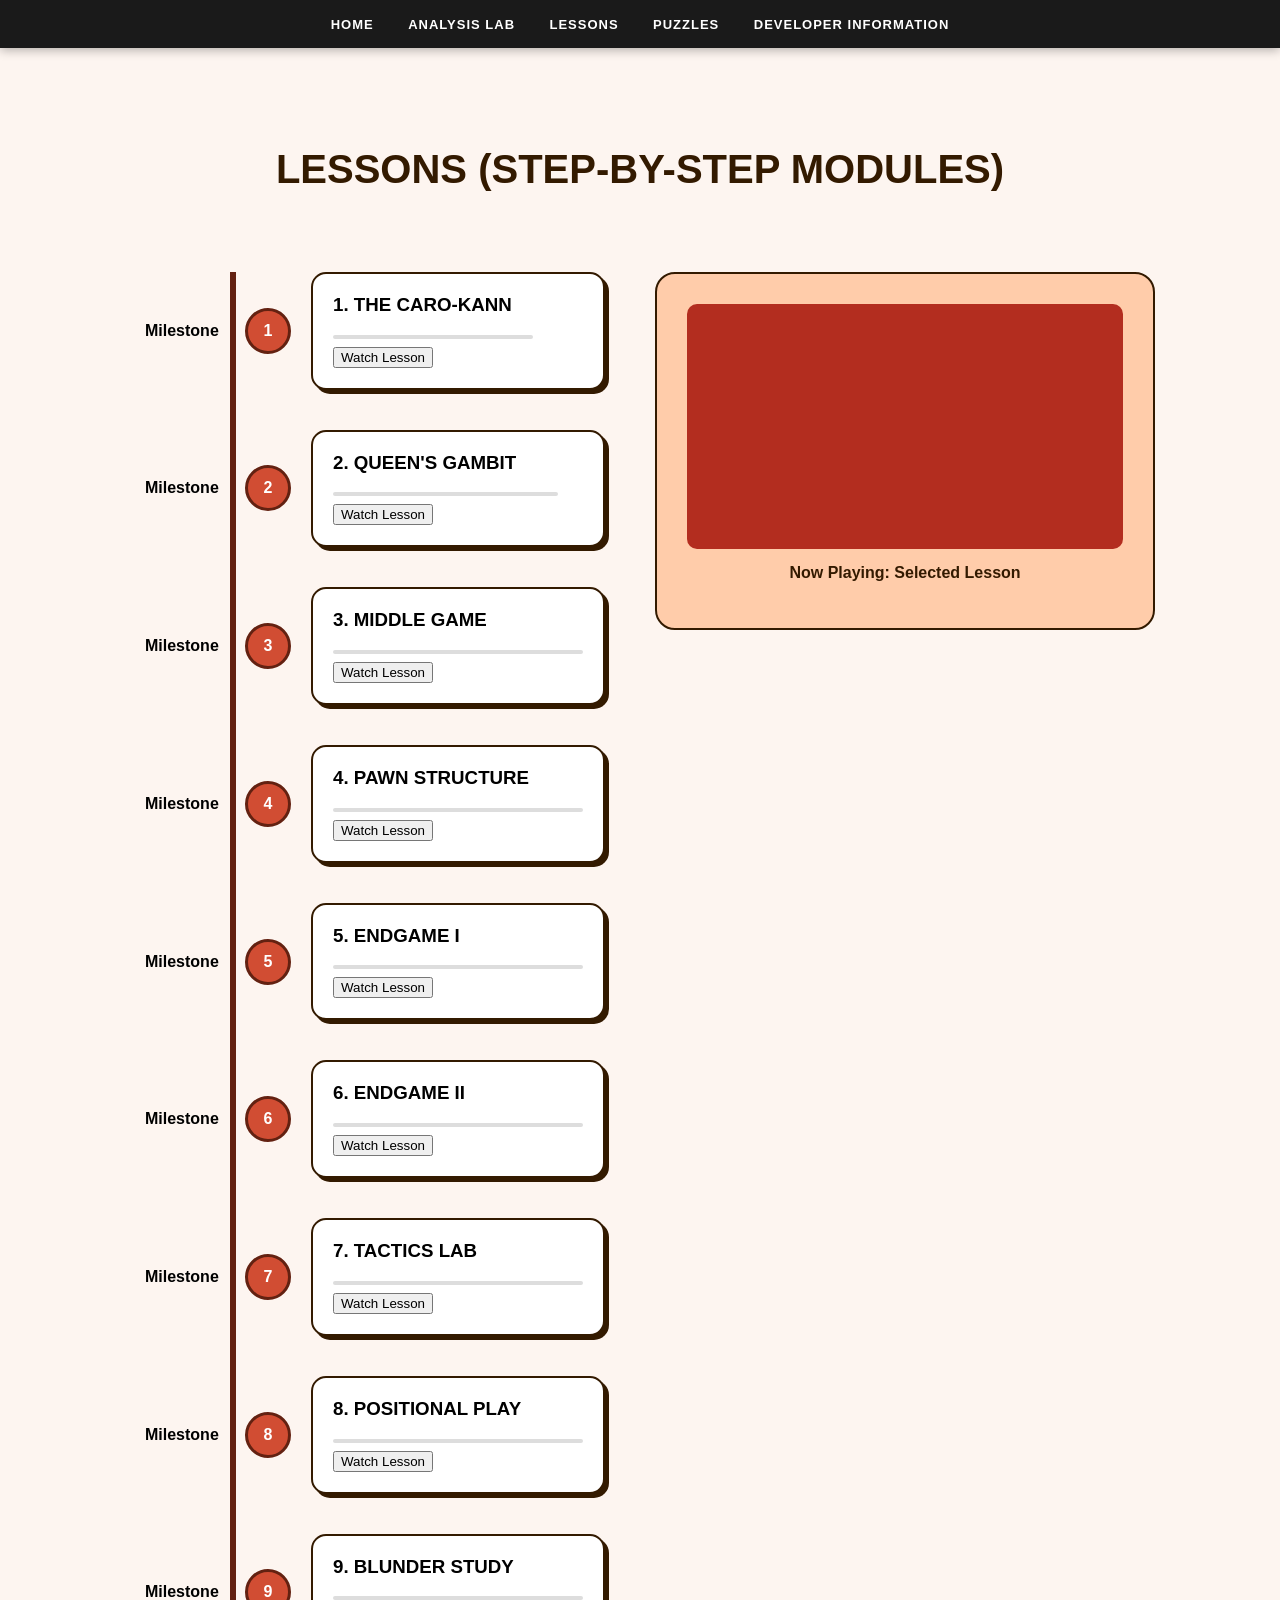
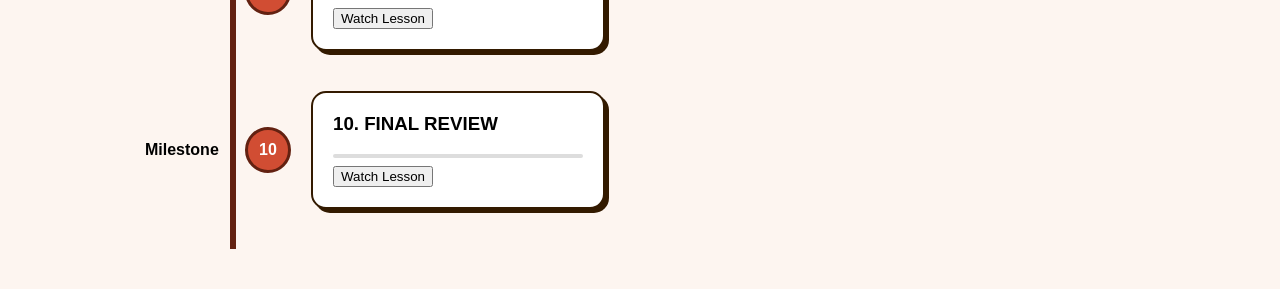
==== lessons.html @ 12bae948 "Initial import from local workspace" ====
<!DOCTYPE html>
<html lang="en">
<head>
    <meta charset="UTF-8">
    <meta name="viewport" content="width=device-width, initial-scale=1.0">
    <title>Lessons - Step-by-Step</title>
    <link rel="stylesheet" href="style.css">
</head>
<body>

    <nav>
        <a href="index.html">Home</a> 
        <a href="#">Analysis Lab</a>
        <a href="Tactic Learning" class="active-page">Lessons</a>
        <a href="#">Puzzles</a>
        <a href="#">Developer Information</a>
    </nav>

    <header>
        <h1>LESSONS (STEP-BY-STEP MODULES)</h1>
    </header>

    <div class="main-layout">
        
        <div class="timeline-container">
            <div class="timeline-line"></div>

            <div class="milestone-row">
                <div class="milestone-label">Milestone</div>
                <div class="number-circle">1</div>
                <div class="module-card">
                    <h3>1. THE CARO-KANN</h3>
                    <div class="line-placeholder" style="width: 80%;"></div>
                    <button class="lesson-btn" onclick="changeVideo('rmbU97iftC8','1. THE CARO-KANN')">Watch Lesson</button>
                </div>
            </div>

            <div class="milestone-row">
                <div class="milestone-label">Milestone</div>
                <div class="number-circle">2</div>
                <div class="module-card">
                    <h3>2. QUEEN'S GAMBIT</h3>
                    <div class="line-placeholder" style="width: 90%;"></div>
                    <button class="lesson-btn" onclick="changeVideo('mtsabsZ4wG4','2. QUEEN\'S GAMBIT')">Watch Lesson</button>
                </div>
            </div>

            <div class="milestone-row">
                <div class="milestone-label">Milestone</div>
                <div class="number-circle">3</div>
                <div class="module-card">
                    <h3>3. MIDDLE GAME</h3>
                    <div class="line-placeholder"></div>
                    <button class="lesson-btn" onclick="changeVideo('m40-0Osh894','3. MIDDLE GAME')">Watch Lesson</button>
                </div>
            </div>

            <div class="milestone-row">
                <div class="milestone-label">Milestone</div>
                <div class="number-circle">4</div>
                <div class="module-card">
                    <h3>4. PAWN STRUCTURE</h3>
                    <div class="line-placeholder"></div>
                    <button class="lesson-btn" onclick="changeVideo('6SjUf9YhV-8','4. PAWN STRUCTURE')">Watch Lesson</button>
                </div>
            </div>

            <div class="milestone-row">
                <div class="milestone-label">Milestone</div>
                <div class="number-circle">5</div>
                <div class="module-card">
                    <h3>5. ENDGAME I</h3>
                    <div class="line-placeholder"></div>
                    <button class="lesson-btn" onclick="changeVideo('3-u46vYv_2s','5. ENDGAME I')">Watch Lesson</button>
                </div>
            </div>

            <div class="milestone-row">
                <div class="milestone-label">Milestone</div>
                <div class="number-circle">6</div>
                <div class="module-card">
                    <h3>6. ENDGAME II</h3>
                    <div class="line-placeholder"></div>
                    <button class="lesson-btn" onclick="changeVideo('Zf8X9XWzB6k','6. ENDGAME II')">Watch Lesson</button>
                </div>
            </div>

            <div class="milestone-row">
                <div class="milestone-label">Milestone</div>
                <div class="number-circle">7</div>
                <div class="module-card">
                    <h3>7. TACTICS LAB</h3>
                    <div class="line-placeholder"></div>
                    <button class="lesson-btn" onclick="changeVideo('66_vA_Z77Uo','7. TACTICS LAB')">Watch Lesson</button>
                </div>
            </div>

            <div class="milestone-row">
                <div class="milestone-label">Milestone</div>
                <div class="number-circle">8</div>
                <div class="module-card">
                    <h3>8. POSITIONAL PLAY</h3>
                    <div class="line-placeholder"></div>
                    <button class="lesson-btn" onclick="changeVideo('NfFf3h9N8RE','8. POSITIONAL PLAY')">Watch Lesson</button>
                </div>
            </div>

            <div class="milestone-row">
                <div class="milestone-label">Milestone</div>
                <div class="number-circle">9</div>
                <div class="module-card">
                    <h3>9. BLUNDER STUDY</h3>
                    <div class="line-placeholder"></div>
                    <button class="lesson-btn" onclick="changeVideo('Eq4O6n7pM4U','9. BLUNDER STUDY')">Watch Lesson</button>
                </div>
            </div>

            <div class="milestone-row">
                <div class="milestone-label">Milestone</div>
                <div class="number-circle">10</div>
                <div class="module-card">
                    <h3>10. FINAL REVIEW</h3>
                    <div class="line-placeholder"></div>
                    <button class="lesson-btn" onclick="changeVideo('R6Y89Z_qj-U','10. FINAL REVIEW')">Watch Lesson</button>
                </div>
            </div>
        </div>

        <div class="video-side">
            <div class="video-placeholder">
                <div class="actual-video">
                    <iframe 
                        id="videoFrame"
                        width="100%" 
                        height="100%" 
                        src="https://www.youtube.com/embed/rmbU97iftC8?rel=0" 
                        frameborder="0" 
                        allow="accelerometer; autoplay; clipboard-write; encrypted-media; gyroscope; picture-in-picture" 
                        allowfullscreen>
                    </iframe>
                </div>
                <p id="videoTitle" style="margin-top:15px; font-weight:bold; color:#331a00;">Now Playing: Selected Lesson</p>
            </div>
        </div>

    </div>

    <script>
        function changeVideo(id, title) {
            const frame = document.getElementById('videoFrame');
            frame.src = `https://www.youtube.com/embed/${id}?rel=0&autoplay=1`;
            const titleEl = document.getElementById('videoTitle');
            if (titleEl) titleEl.textContent = 'Now Playing: ' + (title || 'Selected Lesson');
        }
    </script>

</body>
</html>
---- style.css ----
body { 
    margin: 0; 
    font-family: 'Segoe UI', Tahoma, Geneva, Verdana, sans-serif; 
    background-color: #fdf5f0; 
    padding-top: 60px; /* Prevents content from hiding under the nav */
}

nav { 
    background-color: #1a1a1a; 
    padding: 15px 0; 
    text-align: center; 
    position: fixed; 
    top: 0; 
    width: 100%; 
    z-index: 1000;
    box-shadow: 0 2px 10px rgba(0,0,0,0.3);
}

nav a { 
    color: #ffffff; 
    text-decoration: none; 
    margin: 0 15px; 
    font-size: 14px;
    font-weight: bold;
    text-transform: uppercase;
    letter-spacing: 1px;
    transition: color 0.3s;
}

nav a:hover { 
    color: #ff4d4d;
}

header { 
    text-align: center; 
    padding: 40px 20px; 
}

.hero-banner { 
    background-color: #b32d1f; 
    padding: 50px; 
    text-align: center; 
}

.container { 
    display: flex; 
    justify-content: center; 
    gap: 20px; 
    padding: 40px; 
    flex-wrap: wrap; 
}

.box { 
    border: 2px solid #1a1a1a; 
    border-radius: 12px; 
    padding: 40px 20px; 
    width: 200px; 
    text-align: center; 
    background: white;
    box-shadow: 6px 6px 0px #1a1a1a;
    text-decoration: none; 
    color: black; 
    transition: all 0.2s ease; 
    cursor: pointer;
    display: inline-block; /* Helps with link sizing */
}

.box:hover {
    transform: translate(-2px, -2px); 
    box-shadow: 8px 8px 0px #ff4d4d; 
    background-color: #fffafa;
}

.box:active {
    transform: translate(2px, 2px);
    box-shadow: 2px 2px 0px #1a1a1a;
}

h3 { 
    margin-top: 0; 
}

/* --- Chess Rules Section Styling --- */

/* Centers the heading and gives it a clean, modern font look */
.rules-heading {
  text-align: center;
  margin-bottom: 40px;
  font-family: 'Segoe UI', Tahoma, Geneva, Verdana, sans-serif;
  color: #222222;
  font-size: 2rem;
  letter-spacing: 1px;
}

/* Constrains the list width so it doesn't stretch too wide on big screens */
.rules-list {
  max-width: 700px;
  margin: 0 auto; /* Centers the whole list container on the page */
  padding-left: 20px;
  font-family: 'Segoe UI', Tahoma, Geneva, Verdana, sans-serif;
}

/* Styles each individual rule item */
.rules-list li {
  margin-bottom: 25px;
  font-size: 1.1rem;
  line-height: 1.6; /* Adds breathing room between sentences */
  color: #444444;   /* Softer black for better readability */
}

/* Optional quirk: Makes the bullet points a custom color (like a dark chess piece) */
.rules-list li::marker {
  color: #b18543; /* A nice chess-board wood/gold accent color */
}

/* General Setup */
body {
    margin: 0;
    font-family: 'Segoe UI', Tahoma, Geneva, Verdana, sans-serif;
    background-color: #fdf5f0;
    padding: 40px;
    padding-top: 80px; /* Space for the fixed nav */
}

h1 {
    font-size: 40px;
    color: #331a00;
    margin-bottom: 40px;
    text-align: center;
}

/* --- NAVIGATION BAR --- */
nav { 
    background-color: #1a1a1a; 
    padding: 15px 0; 
    text-align: center; 
    position: fixed; 
    top: 0; 
    left: 0;
    width: 100%; 
    z-index: 1000;
}

nav a { 
    color: #ffffff; 
    text-decoration: none; 
    margin: 0 15px; 
    font-size: 13px;
    font-weight: bold;
    text-transform: uppercase;
    letter-spacing: 1px;
}

nav a:hover { color: #ff4d4d; }

/* --- TWO COLUMN LAYOUT --- */
.main-layout {
    display: flex;
    gap: 50px;
    align-items: flex-start;
    justify-content: center;
    max-width: 1200px;
    margin: 0 auto;
}

/* --- TIMELINE --- */
.timeline-container {
    position: relative;
    padding-left: 20px;
}

.timeline-line {
    position: absolute;
    left: 105px; /* Aligns with the circles */
    top: 0;
    bottom: 0;
    width: 6px;
    background-color: #632111;
    z-index: 1;
}

.milestone-row {
    display: flex;
    align-items: center;
    margin-bottom: 40px;
    position: relative;
    z-index: 2;
}

.milestone-label {
    width: 80px;
    font-weight: bold;
}

.number-circle {
    background-color: #d14d33;
    color: white;
    width: 40px;
    height: 40px;
    border-radius: 50%;
    display: flex;
    justify-content: center;
    align-items: center;
    font-weight: bold;
    margin: 0 20px;
    border: 3px solid #632111;
}

.module-card {
    background: white;
    border: 2px solid #331a00;
    border-radius: 15px;
    padding: 20px;
    width: 250px;
    box-shadow: 4px 4px 0px #331a00;
}

.line-placeholder { height: 4px; background: #ddd; margin: 8px 0; border-radius: 2px; }

/* --- VIDEO PLAYER --- */
.video-side {
    flex-grow: 1;
    max-width: 500px;
}

.video-placeholder {
    background-color: #ffccaa;
    border: 2px solid #331a00;
    border-radius: 20px;
    padding: 30px;
    display: flex;
    flex-direction: column;
    align-items: center;
}

.actual-video {
    background-color: #b32d1f;
    width: 100%;
    aspect-ratio: 16 / 9;
    border-radius: 10px;
    display: flex;
    justify-content: center;
    align-items: center;
}

.play-btn {
    width: 60px;
    height: 60px;
    background: white;
    border-radius: 50%;
    display: flex;
    justify-content: center;
    align-items: center;
    cursor: pointer;
}

.play-btn::after {
    content: "";
    border-top: 10px solid transparent;
    border-bottom: 10px solid transparent;
    border-left: 15px solid #b32d1f;
    margin-left: 5px;
}
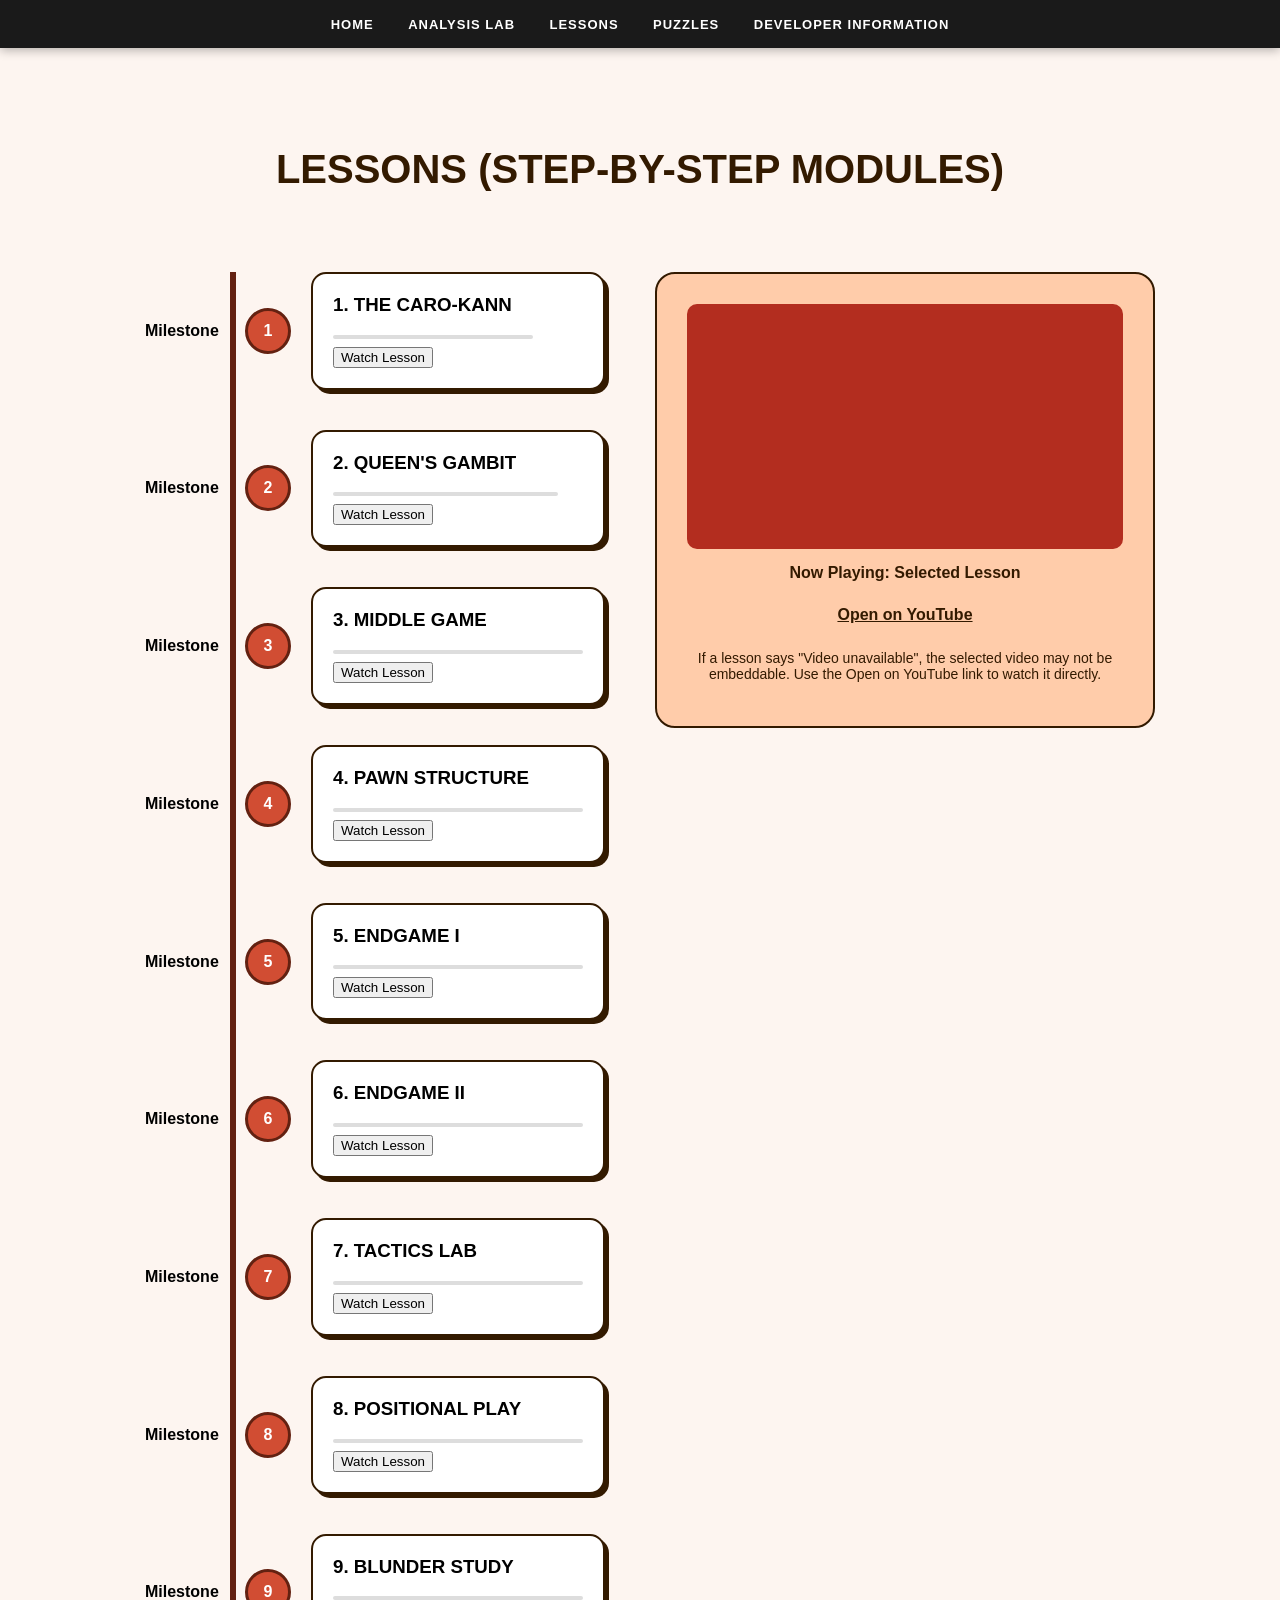
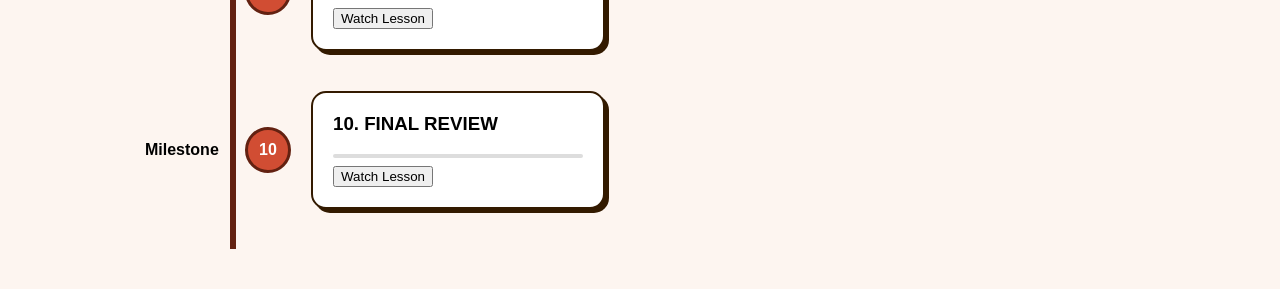
==== commit 4e5c8ac1: "Fix lessons video player and add local server helper" ====
--- a/lessons.html
+++ b/lessons.html
@@ -140,6 +140,8 @@
                     </iframe>
                 </div>
                 <p id="videoTitle" style="margin-top:15px; font-weight:bold; color:#331a00;">Now Playing: Selected Lesson</p>
+                <p style="margin-top:8px;"><a id="openLink" href="https://www.youtube.com/watch?v=rmbU97iftC8" target="_blank" rel="noopener" style="color:#331a00; font-weight:bold; text-decoration:underline;">Open on YouTube</a></p>
+                <p id="videoHint" style="margin-top:10px; color:#331a00; font-size:14px; max-width:420px; text-align:center;">If a lesson says "Video unavailable", the selected video may not be embeddable. Use the Open on YouTube link to watch it directly.</p>
             </div>
         </div>
 
@@ -151,6 +153,8 @@
             frame.src = `https://www.youtube.com/embed/${id}?rel=0&autoplay=1`;
             const titleEl = document.getElementById('videoTitle');
             if (titleEl) titleEl.textContent = 'Now Playing: ' + (title || 'Selected Lesson');
+            const openLink = document.getElementById('openLink');
+            if (openLink) openLink.href = `https://www.youtube.com/watch?v=${id}`;
         }
     </script>
 
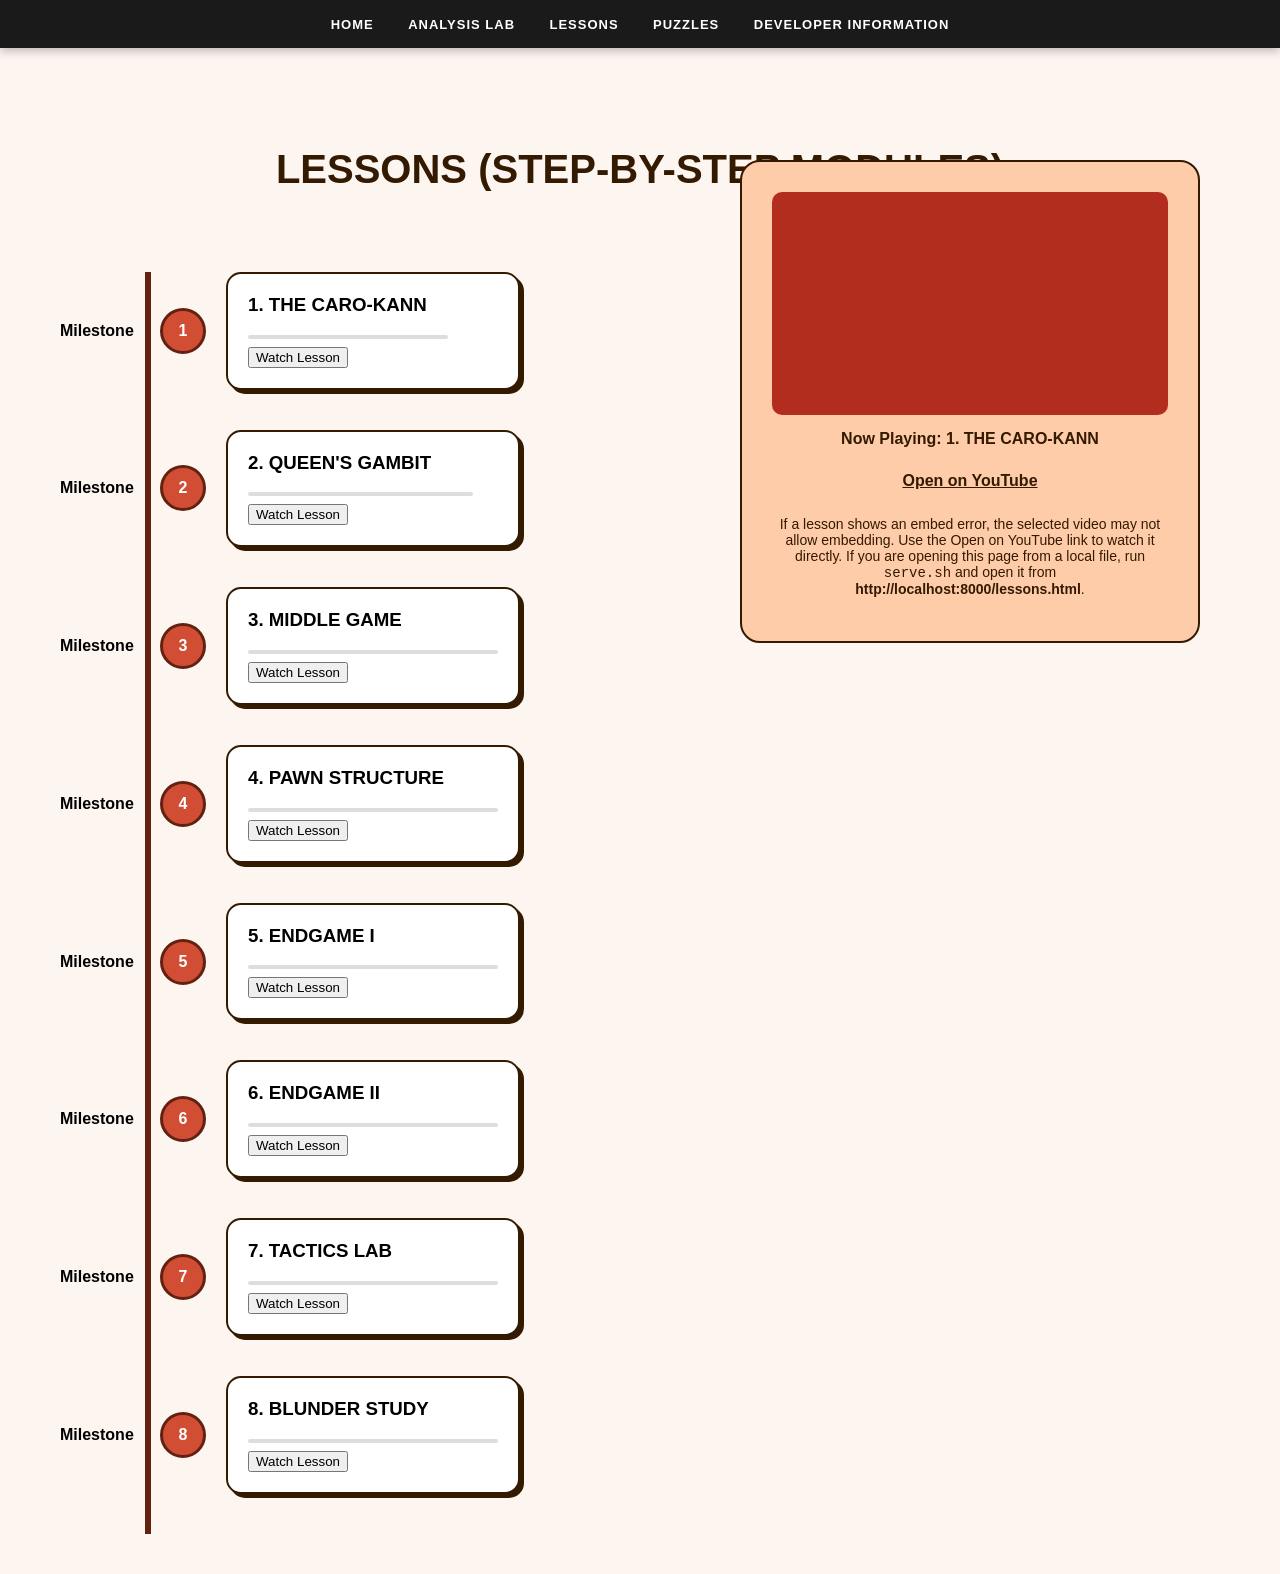
==== commit b7f70121: "feat: added chess game feature" ====
--- a/lessons.html
+++ b/lessons.html
@@ -4,15 +4,15 @@
     <meta charset="UTF-8">
     <meta name="viewport" content="width=device-width, initial-scale=1.0">
     <title>Lessons - Step-by-Step</title>
-    <link rel="stylesheet" href="style.css">
+    <link rel="stylesheet" href="style.css?v=2">
 </head>
 <body>
 
     <nav>
         <a href="index.html">Home</a> 
         <a href="#">Analysis Lab</a>
-        <a href="Tactic Learning" class="active-page">Lessons</a>
-        <a href="#">Puzzles</a>
+        <a href="lessons.html" class="active-page">Lessons</a>
+        <a href="puzzles.html">Puzzles</a>
         <a href="#">Developer Information</a>
     </nav>
 
@@ -51,7 +51,7 @@
                 <div class="module-card">
                     <h3>3. MIDDLE GAME</h3>
                     <div class="line-placeholder"></div>
-                    <button class="lesson-btn" onclick="changeVideo('m40-0Osh894','3. MIDDLE GAME')">Watch Lesson</button>
+                    <button class="lesson-btn" onclick="changeVideo('kTON84W-b2Q','3. MIDDLE GAME')">Watch Lesson</button>
                 </div>
             </div>
 
@@ -61,7 +61,7 @@
                 <div class="module-card">
                     <h3>4. PAWN STRUCTURE</h3>
                     <div class="line-placeholder"></div>
-                    <button class="lesson-btn" onclick="changeVideo('6SjUf9YhV-8','4. PAWN STRUCTURE')">Watch Lesson</button>
+                    <button class="lesson-btn" onclick="changeVideo('yAnNQY2Ac6w','4. PAWN STRUCTURE')">Watch Lesson</button>
                 </div>
             </div>
 
@@ -71,7 +71,7 @@
                 <div class="module-card">
                     <h3>5. ENDGAME I</h3>
                     <div class="line-placeholder"></div>
-                    <button class="lesson-btn" onclick="changeVideo('3-u46vYv_2s','5. ENDGAME I')">Watch Lesson</button>
+                    <button class="lesson-btn" onclick="changeVideo('uszf3ZRxYMo','5. ENDGAME I')">Watch Lesson</button>
                 </div>
             </div>
 
@@ -81,7 +81,7 @@
                 <div class="module-card">
                     <h3>6. ENDGAME II</h3>
                     <div class="line-placeholder"></div>
-                    <button class="lesson-btn" onclick="changeVideo('Zf8X9XWzB6k','6. ENDGAME II')">Watch Lesson</button>
+                    <button class="lesson-btn" onclick="changeVideo('PzEG62t2R_Q','6. ENDGAME II')">Watch Lesson</button>
                 </div>
             </div>
 
@@ -91,7 +91,7 @@
                 <div class="module-card">
                     <h3>7. TACTICS LAB</h3>
                     <div class="line-placeholder"></div>
-                    <button class="lesson-btn" onclick="changeVideo('66_vA_Z77Uo','7. TACTICS LAB')">Watch Lesson</button>
+                    <button class="lesson-btn" onclick="changeVideo('W1gWHIpQNVU','7. TACTICS LAB')">Watch Lesson</button>
                 </div>
             </div>
 
@@ -99,29 +99,9 @@
                 <div class="milestone-label">Milestone</div>
                 <div class="number-circle">8</div>
                 <div class="module-card">
-                    <h3>8. POSITIONAL PLAY</h3>
+                    <h3>8. BLUNDER STUDY</h3>
                     <div class="line-placeholder"></div>
-                    <button class="lesson-btn" onclick="changeVideo('NfFf3h9N8RE','8. POSITIONAL PLAY')">Watch Lesson</button>
-                </div>
-            </div>
-
-            <div class="milestone-row">
-                <div class="milestone-label">Milestone</div>
-                <div class="number-circle">9</div>
-                <div class="module-card">
-                    <h3>9. BLUNDER STUDY</h3>
-                    <div class="line-placeholder"></div>
-                    <button class="lesson-btn" onclick="changeVideo('Eq4O6n7pM4U','9. BLUNDER STUDY')">Watch Lesson</button>
-                </div>
-            </div>
-
-            <div class="milestone-row">
-                <div class="milestone-label">Milestone</div>
-                <div class="number-circle">10</div>
-                <div class="module-card">
-                    <h3>10. FINAL REVIEW</h3>
-                    <div class="line-placeholder"></div>
-                    <button class="lesson-btn" onclick="changeVideo('R6Y89Z_qj-U','10. FINAL REVIEW')">Watch Lesson</button>
+                    <button class="lesson-btn" onclick="changeVideo('pP4YYY0TnHY','8. BLUNDER STUDY')">Watch Lesson</button>
                 </div>
             </div>
         </div>
@@ -131,31 +111,50 @@
                 <div class="actual-video">
                     <iframe 
                         id="videoFrame"
+                        title="Lesson Video Player"
                         width="100%" 
                         height="100%" 
-                        src="https://www.youtube.com/embed/rmbU97iftC8?rel=0" 
+                        src="about:blank" 
                         frameborder="0" 
-                        allow="accelerometer; autoplay; clipboard-write; encrypted-media; gyroscope; picture-in-picture" 
+                        allow="accelerometer; autoplay; clipboard-write; encrypted-media; gyroscope; picture-in-picture; web-share" 
                         allowfullscreen>
                     </iframe>
                 </div>
                 <p id="videoTitle" style="margin-top:15px; font-weight:bold; color:#331a00;">Now Playing: Selected Lesson</p>
-                <p style="margin-top:8px;"><a id="openLink" href="https://www.youtube.com/watch?v=rmbU97iftC8" target="_blank" rel="noopener" style="color:#331a00; font-weight:bold; text-decoration:underline;">Open on YouTube</a></p>
-                <p id="videoHint" style="margin-top:10px; color:#331a00; font-size:14px; max-width:420px; text-align:center;">If a lesson says "Video unavailable", the selected video may not be embeddable. Use the Open on YouTube link to watch it directly.</p>
+                <p style="margin-top:8px;"><a id="openLink" href="https://www.youtube.com/watch?v=rmbU97iftC8" target="_blank" rel="noopener noreferrer" style="color:#331a00; font-weight:bold; text-decoration:underline;">Open on YouTube</a></p>
+                <p id="videoHint" style="margin-top:10px; color:#331a00; font-size:14px; max-width:420px; text-align:center;">If a lesson shows an embed error, the selected video may not allow embedding. Use the Open on YouTube link to watch it directly. If you are opening this page from a local file, run <code>serve.sh</code> and open it from <strong>http://localhost:8000/lessons.html</strong>.</p>
             </div>
         </div>
 
     </div>
 
     <script>
+        function getEmbedUrl(id) {
+            const base = `https://www.youtube-nocookie.com/embed/${id}?rel=0&modestbranding=1&playsinline=1&autoplay=1`;
+            if (window.location.protocol !== 'file:') {
+                return base + `&origin=${encodeURIComponent(window.location.origin)}`;
+            }
+            return base;
+        }
+
         function changeVideo(id, title) {
             const frame = document.getElementById('videoFrame');
-            frame.src = `https://www.youtube.com/embed/${id}?rel=0&autoplay=1`;
+            frame.src = getEmbedUrl(id);
             const titleEl = document.getElementById('videoTitle');
             if (titleEl) titleEl.textContent = 'Now Playing: ' + (title || 'Selected Lesson');
             const openLink = document.getElementById('openLink');
             if (openLink) openLink.href = `https://www.youtube.com/watch?v=${id}`;
         }
+
+        document.addEventListener('DOMContentLoaded', function () {
+            changeVideo('rmbU97iftC8', '1. THE CARO-KANN');
+            if (window.location.protocol === 'file:') {
+                const hint = document.getElementById('videoHint');
+                if (hint) {
+                    hint.innerHTML = 'This page is loaded from a local file, which can break YouTube embeds. Run <code>serve.sh</code> and open <strong>http://localhost:8000/lessons.html</strong> to fix the video player.';
+                }
+            }
+        });
     </script>
 
 </body>
--- a/style.css
+++ b/style.css
@@ -158,17 +158,19 @@
 /* --- TWO COLUMN LAYOUT --- */
 .main-layout {
     display: flex;
-    gap: 50px;
+    gap: 30px;
     align-items: flex-start;
-    justify-content: center;
+    justify-content: flex-start;
     max-width: 1200px;
     margin: 0 auto;
+    padding-right: 460px;
 }
 
 /* --- TIMELINE --- */
 .timeline-container {
     position: relative;
     padding-left: 20px;
+    min-height: calc(100vh - 140px);
 }
 
 .timeline-line {
@@ -222,7 +224,12 @@
 /* --- VIDEO PLAYER --- */
 .video-side {
     flex-grow: 1;
-    max-width: 500px;
+    max-width: 460px;
+    position: fixed;
+    top: 160px;
+    right: max(40px, calc((100vw - 1200px) / 2 + 40px));
+    width: min(460px, calc(100vw - 220px));
+    z-index: 999;
 }
 
 .video-placeholder {
@@ -233,6 +240,28 @@
     display: flex;
     flex-direction: column;
     align-items: center;
+    width: 100%;
+    box-sizing: border-box;
+}
+
+@media (max-width: 900px) {
+    .video-side {
+        position: static;
+        width: 100%;
+        max-width: 500px;
+        margin: 0 auto;
+    }
+}
+
+@media (max-width: 800px) {
+    .main-layout {
+        flex-direction: column;
+        align-items: center;
+    }
+
+    .video-side {
+        padding-top: 20px;
+    }
 }
 
 .actual-video {
@@ -263,3 +292,249 @@
     border-left: 15px solid #b32d1f;
     margin-left: 5px;
 }
+
+/* --- PUZZLES PAGE --- */
+.puzzle-page {
+    max-width: 1100px;
+    margin: 0 auto;
+    padding: 0 20px 40px;
+}
+.puzzle-top-bar {
+    display: flex;
+    flex-wrap: wrap;
+    align-items: center;
+    justify-content: space-between;
+    gap: 16px;
+    margin: 0 auto 18px;
+    max-width: 900px;
+}
+.difficulty-label {
+    font-weight: bold;
+    color: #331a00;
+}
+.difficulty-stars {
+    display: flex;
+    gap: 8px;
+}
+.star {
+    font-size: 28px;
+    color: #d3d3d3;
+    cursor: pointer;
+    transition: color 0.2s ease;
+}
+.star.hovered,
+.star.selected {
+    color: #ff4d4d;
+}
+.difficulty-message {
+    color: #331a00;
+    font-size: 0.95rem;
+}
+.board-wrapper {
+    display: flex;
+    justify-content: center;
+    margin-top: 20px;
+}
+#chessboard {
+    display: grid;
+    grid-template-columns: repeat(8, 72px);
+    grid-template-rows: repeat(8, 72px);
+    border: 4px solid #331a00;
+    border-radius: 14px;
+    overflow: hidden;
+    background: #331a00;
+    box-shadow: 0 10px 20px rgba(0,0,0,0.15);
+}
+.square {
+    width: 72px;
+    height: 72px;
+    display: flex;
+    justify-content: center;
+    align-items: center;
+    font-size: 40px;
+    cursor: pointer;
+    user-select: none;
+    transition: transform 0.1s ease, background-color 0.2s ease, box-shadow 0.2s ease;
+    position: relative;
+}
+.square.light { background: #f2e3cc; }
+.square.dark { background: #8f5a2d; }
+.square:hover { transform: translateY(-1px); }
+.square.selected { outline: 3px solid #ff8a00; }
+.square.legal-target::after {
+    content: '';
+    position: absolute;
+    width: 16px;
+    height: 16px;
+    border-radius: 50%;
+    background: rgba(255, 77, 77, 0.9);
+    box-shadow: 0 0 6px rgba(255, 77, 77, 0.8);
+}
+.piece {
+    pointer-events: none;
+    width: 52px;
+    height: 52px;
+    border-radius: 50%;
+    display: flex;
+    justify-content: center;
+    align-items: center;
+    font-size: 32px;
+    font-weight: bold;
+    box-shadow: inset 0 0 0 1px rgba(0,0,0,0.15);
+}
+.square[data-piece^='w'] .piece {
+    background: linear-gradient(180deg, #fffdfa 0%, #f0e8d2 100%);
+    color: #2d1f0f;
+    border: 2px solid #422f1a;
+}
+.square[data-piece^='b'] .piece {
+    background: linear-gradient(180deg, #434343 0%, #1f1f1f 100%);
+    color: #fef6e7;
+    border: 2px solid #000000;
+}
+.board-instructions {
+    max-width: 820px;
+    margin: 24px auto 0;
+    color: #331a00;
+    font-size: 0.95rem;
+    line-height: 1.6;
+}
+
+.puzzle-top-bar {
+    align-items: center;
+}
+
+.status-bar {
+    display: flex;
+    justify-content: center;
+    gap: 24px;
+    margin: 16px auto 24px;
+    flex-wrap: wrap;
+    max-width: 900px;
+}
+
+.status-item {
+    background: #fff4de;
+    border: 1px solid #d79b6a;
+    border-radius: 12px;
+    padding: 12px 18px;
+    font-weight: bold;
+    color: #331a00;
+    min-width: 180px;
+    text-align: center;
+}
+
+.board-layout {
+    display: flex;
+    justify-content: center;
+    align-items: flex-start;
+    gap: 22px;
+    flex-wrap: wrap;
+}
+
+.captured-panel {
+    background: #fff7ee;
+    border: 1px solid #d79b6a;
+    border-radius: 16px;
+    padding: 14px;
+    min-width: 130px;
+    max-width: 140px;
+    box-shadow: 0 6px 16px rgba(0,0,0,0.08);
+}
+
+.captured-panel h2 {
+    font-size: 0.95rem;
+    margin: 0 0 10px;
+    text-align: center;
+    color: #331a00;
+}
+
+.captured-pieces {
+    display: flex;
+    flex-wrap: wrap;
+    justify-content: center;
+    gap: 6px;
+    min-height: 48px;
+}
+
+.captured-piece {
+    width: 28px;
+    height: 28px;
+    display: inline-flex;
+    justify-content: center;
+    align-items: center;
+    font-size: 18px;
+    color: #fff;
+    border-radius: 50%;
+    box-shadow: inset 0 0 0 1px rgba(0,0,0,0.12);
+}
+
+.captured-piece.white {
+    background: #f8f2e1;
+    color: #2d1f0f;
+}
+
+.captured-piece.black {
+    background: #2d2d2d;
+}
+
+.history-panel {
+    max-width: 900px;
+    margin: 26px auto 0;
+    background: #fff7ee;
+    border: 1px solid #d79b6a;
+    border-radius: 16px;
+    padding: 18px 20px;
+    box-shadow: 0 6px 16px rgba(0,0,0,0.08);
+}
+
+.history-panel h2 {
+    margin-top: 0;
+    margin-bottom: 12px;
+    color: #331a00;
+}
+
+.move-history {
+    list-style: none;
+    counter-reset: move;
+    padding-left: 0;
+    margin: 0;
+}
+
+.move-history li {
+    padding: 8px 0;
+    border-bottom: 1px solid rgba(51,26,0,0.08);
+    color: #3c1f00;
+}
+
+.move-history li:last-child {
+    border-bottom: none;
+}
+
+.move-history li strong {
+    color: #8a2e17;
+    margin-right: 8px;
+}
+
+.star {
+    transition: color 0.2s ease, transform 0.2s ease;
+}
+
+.star.hovered,
+.star.selected {
+    color: #ff4d4d;
+    transform: scale(1.1);
+}
+@media (max-width: 980px) {
+    #chessboard {
+        grid-template-columns: repeat(8, 56px);
+        grid-template-rows: repeat(8, 56px);
+    }
+    .square { font-size: 28px; }
+}
+@media (max-width: 720px) {
+    .puzzle-top-bar { flex-direction: column; align-items: stretch; }
+    .difficulty-stars { justify-content: flex-start; }
+    #chessboard { grid-template-columns: repeat(8, 44px); grid-template-rows: repeat(8, 44px); }
+    .square { font-size: 22px; }
+}
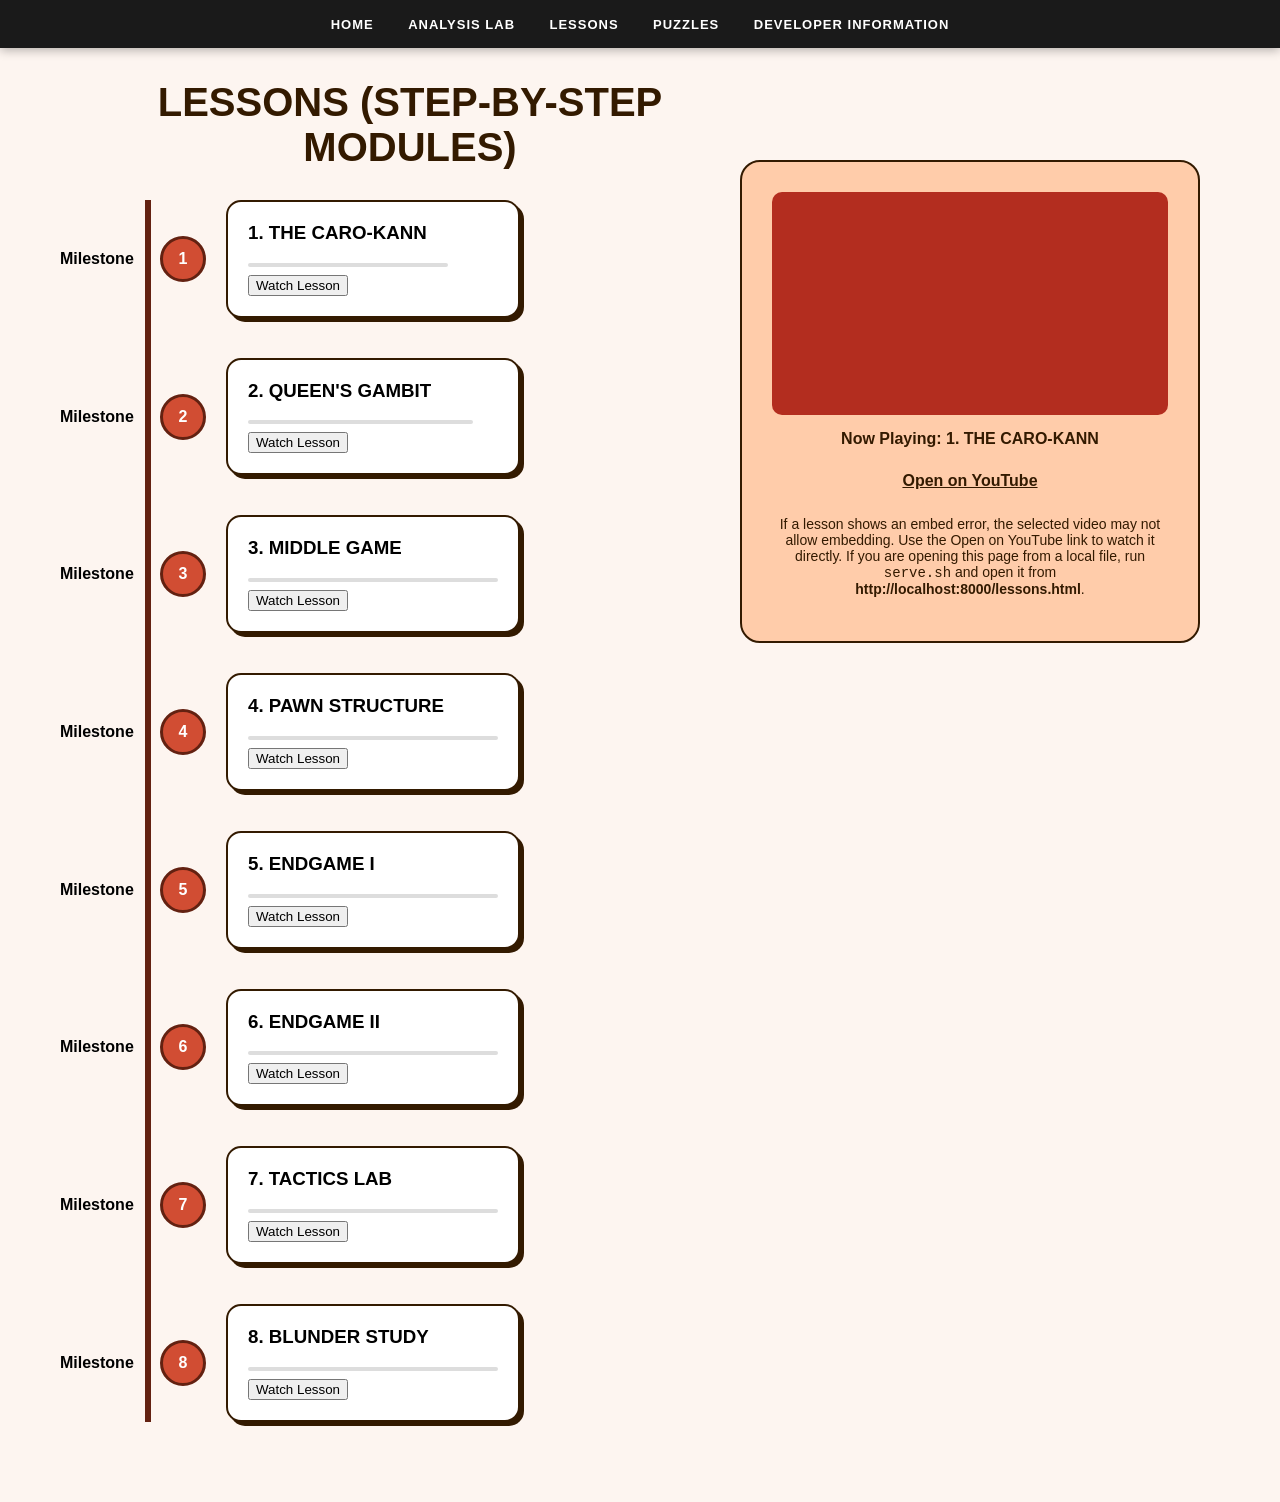
==== commit 858b7e57: "fix(lessons): wrap header and timeline in left column so title doesn't overlap fixed video panel" ====
--- a/lessons.html
+++ b/lessons.html
@@ -4,7 +4,7 @@
     <meta charset="UTF-8">
     <meta name="viewport" content="width=device-width, initial-scale=1.0">
     <title>Lessons - Step-by-Step</title>
-    <link rel="stylesheet" href="style.css?v=2">
+    <link rel="stylesheet" href="style.css?v=4">
 </head>
 <body>
 
@@ -16,14 +16,15 @@
         <a href="#">Developer Information</a>
     </nav>
 
-    <header>
-        <h1>LESSONS (STEP-BY-STEP MODULES)</h1>
-    </header>
+    <div class="main-layout">
 
-    <div class="main-layout">
-        
-        <div class="timeline-container">
-            <div class="timeline-line"></div>
+        <section class="lesson-content">
+            <header class="lesson-header">
+                <h1>LESSONS (STEP-BY-STEP MODULES)</h1>
+            </header>
+
+            <div class="timeline-container">
+                <div class="timeline-line"></div>
 
             <div class="milestone-row">
                 <div class="milestone-label">Milestone</div>
@@ -104,9 +105,10 @@
                     <button class="lesson-btn" onclick="changeVideo('pP4YYY0TnHY','8. BLUNDER STUDY')">Watch Lesson</button>
                 </div>
             </div>
-        </div>
+            </div>
+        </section>
 
-        <div class="video-side">
+        <aside class="video-side">
             <div class="video-placeholder">
                 <div class="actual-video">
                     <iframe 
@@ -124,7 +126,7 @@
                 <p style="margin-top:8px;"><a id="openLink" href="https://www.youtube.com/watch?v=rmbU97iftC8" target="_blank" rel="noopener noreferrer" style="color:#331a00; font-weight:bold; text-decoration:underline;">Open on YouTube</a></p>
                 <p id="videoHint" style="margin-top:10px; color:#331a00; font-size:14px; max-width:420px; text-align:center;">If a lesson shows an embed error, the selected video may not allow embedding. Use the Open on YouTube link to watch it directly. If you are opening this page from a local file, run <code>serve.sh</code> and open it from <strong>http://localhost:8000/lessons.html</strong>.</p>
             </div>
-        </div>
+        </aside>
 
     </div>
 
--- a/style.css
+++ b/style.css
@@ -33,9 +33,27 @@
     color: #ff4d4d;
 }
 
-header { 
-    text-align: center; 
-    padding: 40px 20px; 
+header {
+    text-align: center;
+    padding: 40px 20px;
+}
+
+/* Left column on the lessons page — wraps the header and the timeline so
+   they share the same width. Without this, the standalone <header> centers
+   across the full viewport and runs under the fixed video panel on the
+   right. */
+.lesson-content {
+    flex: 1;
+    min-width: 0;
+}
+
+.lesson-header {
+    text-align: center;
+    padding: 0 20px 30px;
+}
+
+.lesson-header h1 {
+    margin: 0;
 }
 
 .hero-banner { 
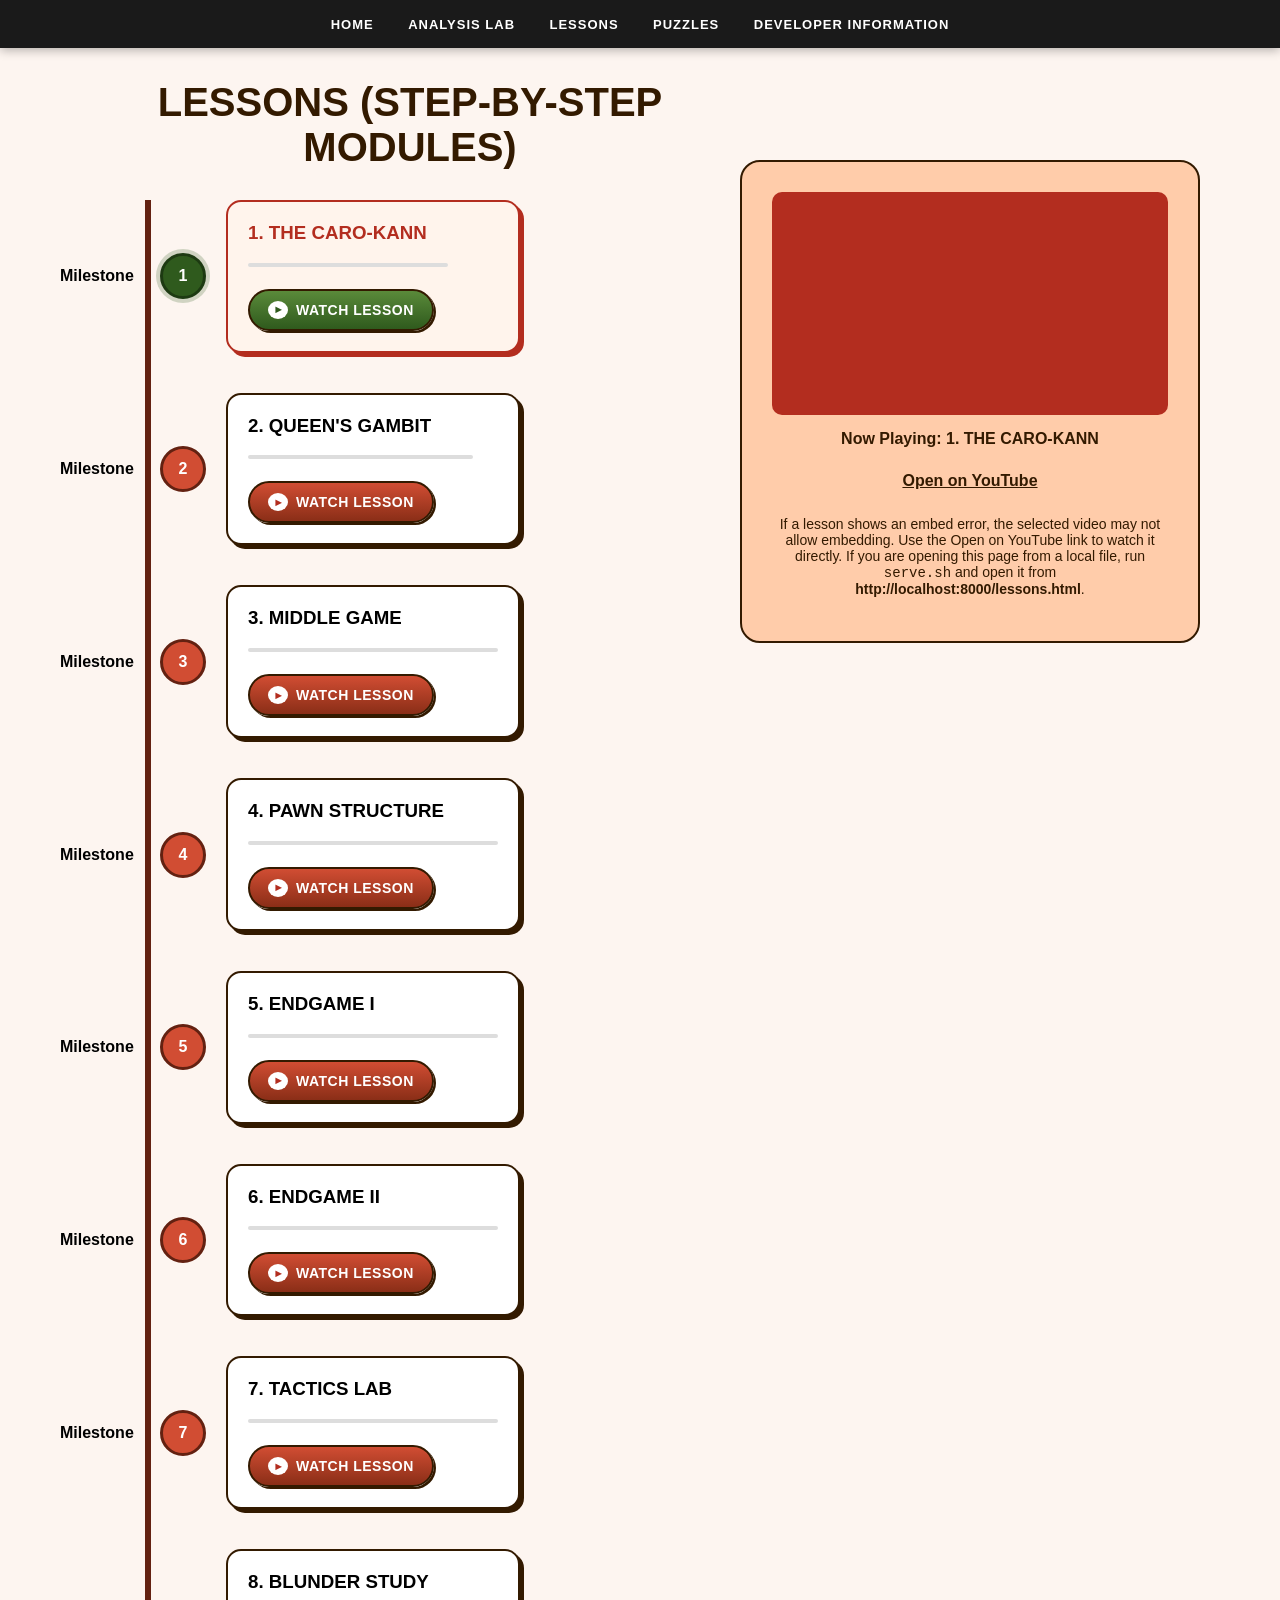
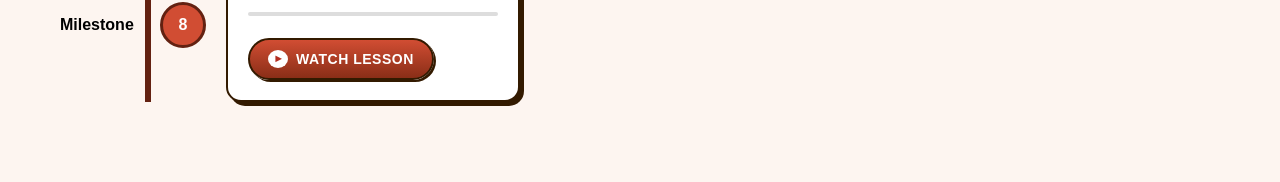
==== commit ccb44f62: "feat(lessons): clickable cards, polished button, mobile responsive, FOUC fix - Whole module card and" ====
--- a/lessons.html
+++ b/lessons.html
@@ -4,7 +4,7 @@
     <meta charset="UTF-8">
     <meta name="viewport" content="width=device-width, initial-scale=1.0">
     <title>Lessons - Step-by-Step</title>
-    <link rel="stylesheet" href="style.css?v=4">
+    <link rel="stylesheet" href="style.css?v=6">
 </head>
 <body>
 
@@ -29,80 +29,80 @@
             <div class="milestone-row">
                 <div class="milestone-label">Milestone</div>
                 <div class="number-circle">1</div>
-                <div class="module-card">
+                <div class="module-card active" role="button" tabindex="0" data-video-id="rmbU97iftC8" data-video-title="1. THE CARO-KANN" aria-label="Play lesson 1: The Caro-Kann">
                     <h3>1. THE CARO-KANN</h3>
                     <div class="line-placeholder" style="width: 80%;"></div>
-                    <button class="lesson-btn" onclick="changeVideo('rmbU97iftC8','1. THE CARO-KANN')">Watch Lesson</button>
+                    <button class="lesson-btn" type="button"><span class="lesson-btn-icon" aria-hidden="true">&#9658;</span>Watch Lesson</button>
                 </div>
             </div>
 
             <div class="milestone-row">
                 <div class="milestone-label">Milestone</div>
                 <div class="number-circle">2</div>
-                <div class="module-card">
+                <div class="module-card" role="button" tabindex="0" data-video-id="mtsabsZ4wG4" data-video-title="2. QUEEN'S GAMBIT" aria-label="Play lesson 2: Queen's Gambit">
                     <h3>2. QUEEN'S GAMBIT</h3>
                     <div class="line-placeholder" style="width: 90%;"></div>
-                    <button class="lesson-btn" onclick="changeVideo('mtsabsZ4wG4','2. QUEEN\'S GAMBIT')">Watch Lesson</button>
+                    <button class="lesson-btn" type="button"><span class="lesson-btn-icon" aria-hidden="true">&#9658;</span>Watch Lesson</button>
                 </div>
             </div>
 
             <div class="milestone-row">
                 <div class="milestone-label">Milestone</div>
                 <div class="number-circle">3</div>
-                <div class="module-card">
+                <div class="module-card" role="button" tabindex="0" data-video-id="kTON84W-b2Q" data-video-title="3. MIDDLE GAME" aria-label="Play lesson 3: Middle Game">
                     <h3>3. MIDDLE GAME</h3>
                     <div class="line-placeholder"></div>
-                    <button class="lesson-btn" onclick="changeVideo('kTON84W-b2Q','3. MIDDLE GAME')">Watch Lesson</button>
+                    <button class="lesson-btn" type="button"><span class="lesson-btn-icon" aria-hidden="true">&#9658;</span>Watch Lesson</button>
                 </div>
             </div>
 
             <div class="milestone-row">
                 <div class="milestone-label">Milestone</div>
                 <div class="number-circle">4</div>
-                <div class="module-card">
+                <div class="module-card" role="button" tabindex="0" data-video-id="yAnNQY2Ac6w" data-video-title="4. PAWN STRUCTURE" aria-label="Play lesson 4: Pawn Structure">
                     <h3>4. PAWN STRUCTURE</h3>
                     <div class="line-placeholder"></div>
-                    <button class="lesson-btn" onclick="changeVideo('yAnNQY2Ac6w','4. PAWN STRUCTURE')">Watch Lesson</button>
+                    <button class="lesson-btn" type="button"><span class="lesson-btn-icon" aria-hidden="true">&#9658;</span>Watch Lesson</button>
                 </div>
             </div>
 
             <div class="milestone-row">
                 <div class="milestone-label">Milestone</div>
                 <div class="number-circle">5</div>
-                <div class="module-card">
+                <div class="module-card" role="button" tabindex="0" data-video-id="uszf3ZRxYMo" data-video-title="5. ENDGAME I" aria-label="Play lesson 5: Endgame I">
                     <h3>5. ENDGAME I</h3>
                     <div class="line-placeholder"></div>
-                    <button class="lesson-btn" onclick="changeVideo('uszf3ZRxYMo','5. ENDGAME I')">Watch Lesson</button>
+                    <button class="lesson-btn" type="button"><span class="lesson-btn-icon" aria-hidden="true">&#9658;</span>Watch Lesson</button>
                 </div>
             </div>
 
             <div class="milestone-row">
                 <div class="milestone-label">Milestone</div>
                 <div class="number-circle">6</div>
-                <div class="module-card">
+                <div class="module-card" role="button" tabindex="0" data-video-id="PzEG62t2R_Q" data-video-title="6. ENDGAME II" aria-label="Play lesson 6: Endgame II">
                     <h3>6. ENDGAME II</h3>
                     <div class="line-placeholder"></div>
-                    <button class="lesson-btn" onclick="changeVideo('PzEG62t2R_Q','6. ENDGAME II')">Watch Lesson</button>
+                    <button class="lesson-btn" type="button"><span class="lesson-btn-icon" aria-hidden="true">&#9658;</span>Watch Lesson</button>
                 </div>
             </div>
 
             <div class="milestone-row">
                 <div class="milestone-label">Milestone</div>
                 <div class="number-circle">7</div>
-                <div class="module-card">
+                <div class="module-card" role="button" tabindex="0" data-video-id="W1gWHIpQNVU" data-video-title="7. TACTICS LAB" aria-label="Play lesson 7: Tactics Lab">
                     <h3>7. TACTICS LAB</h3>
                     <div class="line-placeholder"></div>
-                    <button class="lesson-btn" onclick="changeVideo('W1gWHIpQNVU','7. TACTICS LAB')">Watch Lesson</button>
+                    <button class="lesson-btn" type="button"><span class="lesson-btn-icon" aria-hidden="true">&#9658;</span>Watch Lesson</button>
                 </div>
             </div>
 
             <div class="milestone-row">
                 <div class="milestone-label">Milestone</div>
                 <div class="number-circle">8</div>
-                <div class="module-card">
+                <div class="module-card" role="button" tabindex="0" data-video-id="pP4YYY0TnHY" data-video-title="8. BLUNDER STUDY" aria-label="Play lesson 8: Blunder Study">
                     <h3>8. BLUNDER STUDY</h3>
                     <div class="line-placeholder"></div>
-                    <button class="lesson-btn" onclick="changeVideo('pP4YYY0TnHY','8. BLUNDER STUDY')">Watch Lesson</button>
+                    <button class="lesson-btn" type="button"><span class="lesson-btn-icon" aria-hidden="true">&#9658;</span>Watch Lesson</button>
                 </div>
             </div>
             </div>
@@ -111,18 +111,18 @@
         <aside class="video-side">
             <div class="video-placeholder">
                 <div class="actual-video">
-                    <iframe 
+                    <iframe
                         id="videoFrame"
                         title="Lesson Video Player"
-                        width="100%" 
-                        height="100%" 
-                        src="about:blank" 
-                        frameborder="0" 
-                        allow="accelerometer; autoplay; clipboard-write; encrypted-media; gyroscope; picture-in-picture; web-share" 
+                        width="100%"
+                        height="100%"
+                        src="https://www.youtube-nocookie.com/embed/rmbU97iftC8?rel=0&amp;modestbranding=1&amp;playsinline=1"
+                        frameborder="0"
+                        allow="accelerometer; autoplay; clipboard-write; encrypted-media; gyroscope; picture-in-picture; web-share"
                         allowfullscreen>
                     </iframe>
                 </div>
-                <p id="videoTitle" style="margin-top:15px; font-weight:bold; color:#331a00;">Now Playing: Selected Lesson</p>
+                <p id="videoTitle" style="margin-top:15px; font-weight:bold; color:#331a00;">Now Playing: 1. THE CARO-KANN</p>
                 <p style="margin-top:8px;"><a id="openLink" href="https://www.youtube.com/watch?v=rmbU97iftC8" target="_blank" rel="noopener noreferrer" style="color:#331a00; font-weight:bold; text-decoration:underline;">Open on YouTube</a></p>
                 <p id="videoHint" style="margin-top:10px; color:#331a00; font-size:14px; max-width:420px; text-align:center;">If a lesson shows an embed error, the selected video may not allow embedding. Use the Open on YouTube link to watch it directly. If you are opening this page from a local file, run <code>serve.sh</code> and open it from <strong>http://localhost:8000/lessons.html</strong>.</p>
             </div>
@@ -139,17 +139,56 @@
             return base;
         }
 
-        function changeVideo(id, title) {
+        function changeVideo(id, title, sourceCard) {
             const frame = document.getElementById('videoFrame');
             frame.src = getEmbedUrl(id);
             const titleEl = document.getElementById('videoTitle');
             if (titleEl) titleEl.textContent = 'Now Playing: ' + (title || 'Selected Lesson');
             const openLink = document.getElementById('openLink');
             if (openLink) openLink.href = `https://www.youtube.com/watch?v=${id}`;
+            document.querySelectorAll('.module-card.active').forEach(el => el.classList.remove('active'));
+            const card = sourceCard || document.querySelector(`.module-card[data-video-id="${id}"]`);
+            if (card) card.classList.add('active');
+        }
+
+        function activateCard(card, options) {
+            if (!card) return;
+            const id = card.dataset.videoId;
+            const title = card.dataset.videoTitle;
+            if (!id) return;
+            changeVideo(id, title, card);
+            if (options && options.scrollIntoView && window.matchMedia('(max-width: 900px)').matches) {
+                const videoEl = document.querySelector('.video-side');
+                if (videoEl) videoEl.scrollIntoView({ behavior: 'smooth', block: 'start' });
+            }
+        }
+
+        function cardFromEvent(target) {
+            // Click can land on the card, the inner button, OR the number-circle
+            // (which is a sibling of the card). Look up to the milestone-row and
+            // grab the card inside.
+            const row = target.closest('.milestone-row');
+            return row ? row.querySelector('.module-card') : null;
         }
 
         document.addEventListener('DOMContentLoaded', function () {
-            changeVideo('rmbU97iftC8', '1. THE CARO-KANN');
+            const timeline = document.querySelector('.timeline-container');
+            if (timeline) {
+                timeline.addEventListener('click', function (e) {
+                    activateCard(cardFromEvent(e.target), { scrollIntoView: true });
+                });
+                timeline.addEventListener('keydown', function (e) {
+                    if (e.key !== 'Enter' && e.key !== ' ') return;
+                    const card = cardFromEvent(e.target);
+                    if (!card) return;
+                    e.preventDefault();
+                    activateCard(card, { scrollIntoView: true });
+                });
+            }
+
+            // First card / first video are pre-rendered in HTML so that the
+            // initial paint matches steady state — no JS-driven style flip.
+
             if (window.location.protocol === 'file:') {
                 const hint = document.getElementById('videoHint');
                 if (hint) {
--- a/style.css
+++ b/style.css
@@ -226,6 +226,21 @@
     font-weight: bold;
     margin: 0 20px;
     border: 3px solid #632111;
+    cursor: pointer;
+    flex-shrink: 0;
+    transition: transform 0.15s ease, background-color 0.15s ease, box-shadow 0.15s ease;
+}
+
+.number-circle:hover {
+    transform: scale(1.08);
+    background-color: #b32d1f;
+    box-shadow: 0 0 0 4px rgba(179, 45, 31, 0.18);
+}
+
+.milestone-row:has(.module-card.active) .number-circle {
+    background-color: #2f5a1d;
+    border-color: #1d3a12;
+    box-shadow: 0 0 0 4px rgba(47, 90, 29, 0.22);
 }
 
 .module-card {
@@ -235,9 +250,97 @@
     padding: 20px;
     width: 250px;
     box-shadow: 4px 4px 0px #331a00;
+    cursor: pointer;
+    transition: transform 0.15s ease, box-shadow 0.15s ease, border-color 0.15s ease, background-color 0.15s ease;
+    user-select: none;
+}
+
+.module-card:hover {
+    transform: translate(-2px, -2px);
+    box-shadow: 6px 6px 0px #b32d1f;
+    background-color: #fffafa;
+}
+
+.module-card:active {
+    transform: translate(1px, 1px);
+    box-shadow: 2px 2px 0px #331a00;
+}
+
+.module-card:focus-visible {
+    outline: 3px solid #ff8a00;
+    outline-offset: 3px;
+}
+
+.module-card.active {
+    border-color: #b32d1f;
+    background-color: #fff4ec;
+    box-shadow: 4px 4px 0px #b32d1f;
+}
+
+.module-card.active h3 {
+    color: #b32d1f;
 }
 
 .line-placeholder { height: 4px; background: #ddd; margin: 8px 0; border-radius: 2px; }
+
+/* --- WATCH LESSON BUTTON --- */
+.lesson-btn {
+    display: inline-flex;
+    align-items: center;
+    gap: 8px;
+    margin-top: 14px;
+    padding: 10px 18px;
+    font-family: inherit;
+    font-size: 14px;
+    font-weight: bold;
+    letter-spacing: 0.5px;
+    text-transform: uppercase;
+    color: #ffffff;
+    background: linear-gradient(180deg, #d14d33 0%, #8a2e17 100%);
+    border: 2px solid #331a00;
+    border-radius: 999px;
+    cursor: pointer;
+    box-shadow: 2px 2px 0px #331a00;
+    transition: transform 0.12s ease, box-shadow 0.12s ease, filter 0.12s ease;
+}
+
+.lesson-btn:hover {
+    transform: translate(-1px, -1px);
+    box-shadow: 4px 4px 0px #331a00;
+    filter: brightness(1.08);
+}
+
+.lesson-btn:active {
+    transform: translate(1px, 1px);
+    box-shadow: 1px 1px 0px #331a00;
+}
+
+.lesson-btn:focus-visible {
+    outline: 3px solid #ff8a00;
+    outline-offset: 2px;
+}
+
+.lesson-btn-icon {
+    display: inline-flex;
+    justify-content: center;
+    align-items: center;
+    width: 18px;
+    height: 18px;
+    font-size: 11px;
+    line-height: 1;
+    color: #b32d1f;
+    background: #ffffff;
+    border-radius: 50%;
+    padding-left: 2px; /* optical centering for the triangle glyph */
+}
+
+.module-card.active .lesson-btn {
+    background: linear-gradient(180deg, #5a8a3a 0%, #2f5a1d 100%);
+}
+
+.module-card.active .lesson-btn-icon {
+    color: #2f5a1d;
+}
 
 /* --- VIDEO PLAYER --- */
 .video-side {
@@ -263,22 +366,63 @@
 }
 
 @media (max-width: 900px) {
+    .main-layout {
+        padding-right: 0;
+        flex-direction: column;
+        align-items: stretch;
+    }
     .video-side {
         position: static;
         width: 100%;
         max-width: 500px;
-        margin: 0 auto;
-    }
-}
-
-@media (max-width: 800px) {
-    .main-layout {
-        flex-direction: column;
-        align-items: center;
-    }
-
-    .video-side {
-        padding-top: 20px;
+        margin: 30px auto 0;
+    }
+}
+
+/* Phone-sized screens: drop body padding, hide the "Milestone" label,
+   let cards fill the available width, and shrink the heading so it fits. */
+@media (max-width: 600px) {
+    body {
+        padding: 16px;
+        padding-top: 72px;
+    }
+
+    .lesson-header {
+        padding: 0 4px 20px;
+    }
+
+    .lesson-header h1 {
+        font-size: 26px;
+    }
+
+    .milestone-label {
+        display: none;
+    }
+
+    .timeline-container {
+        padding-left: 0;
+    }
+
+    .timeline-line {
+        left: 17px;
+    }
+
+    .milestone-row {
+        margin-bottom: 28px;
+    }
+
+    .number-circle {
+        margin: 0 14px 0 0;
+    }
+
+    .module-card {
+        width: auto;
+        flex: 1;
+        min-width: 0;
+    }
+
+    .video-placeholder {
+        padding: 18px;
     }
 }
 
